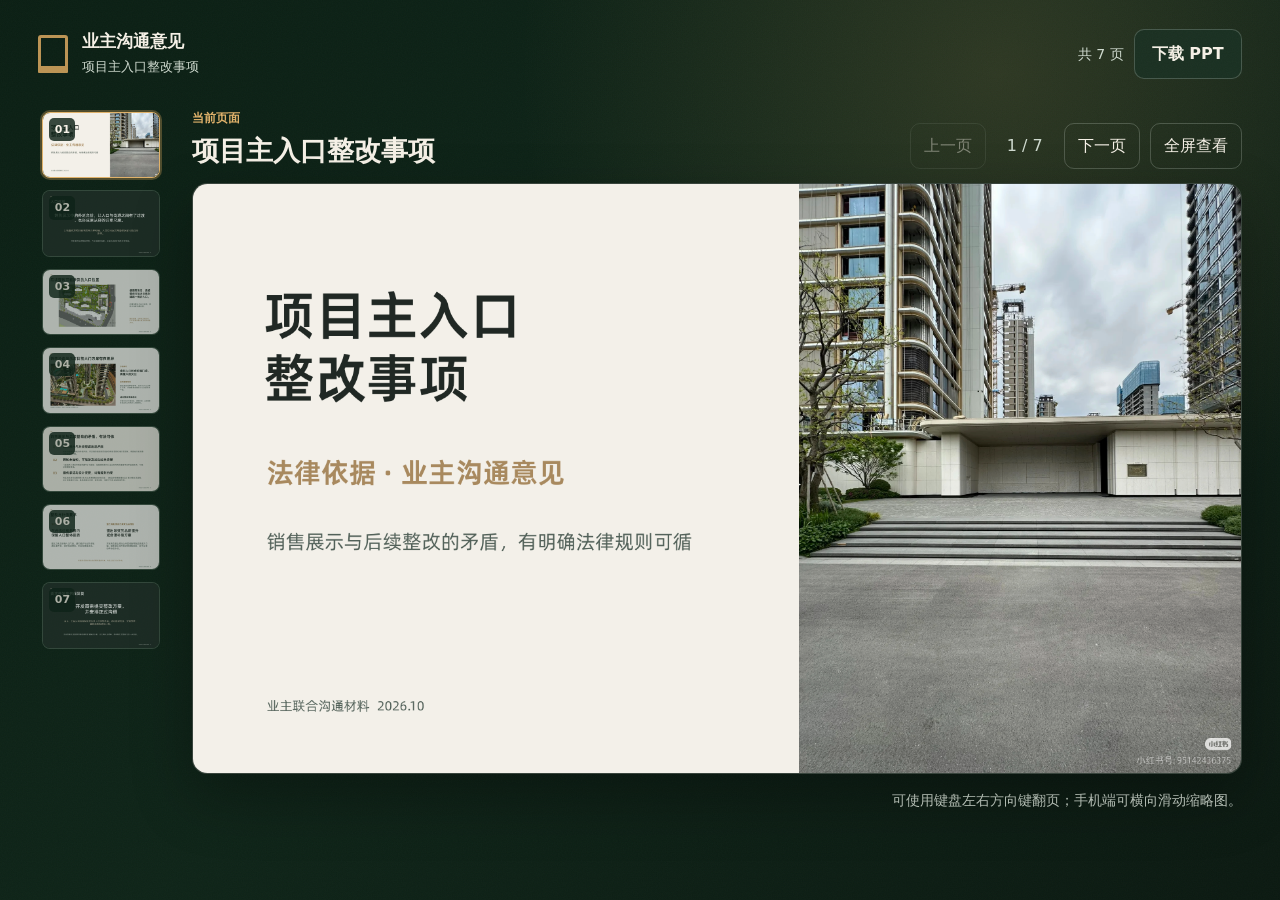
==== index.html @ 536cdd15 "Add sales model evidence to entrance presentation Signed-off-by: JW Design <jwcesign@cloudpilot.ai>" ====
<!doctype html>
<html lang="zh-CN">
  <head>
    <meta charset="utf-8" />
    <meta name="viewport" content="width=device-width, initial-scale=1" />
    <meta name="theme-color" content="#16251f" />
    <meta name="description" content="项目主入口整改事项业主沟通意见，共七页。" />
    <title>项目主入口整改事项 · 业主沟通意见</title>
    <link rel="icon" type="image/svg+xml" href="data:image/svg+xml,%3Csvg xmlns='http://www.w3.org/2000/svg' viewBox='0 0 64 64'%3E%3Crect width='64' height='64' rx='14' fill='%2316251f'/%3E%3Cpath d='M15 45V20h34v25M22 45V28h20v17' fill='none' stroke='%23c6a36a' stroke-width='5' stroke-linecap='round'/%3E%3C/svg%3E" />
    <link rel="stylesheet" href="assets/site.css" />
    <script src="assets/viewer.js" defer></script>
  </head>
  <body class="viewer-page">
    <a class="skip-link" href="#deck-stage">跳到演示内容</a>
    <div class="page-frame">
      <header class="topbar">
        <div class="identity" aria-label="项目主入口整改事项">
          <span class="identity-mark" aria-hidden="true"></span>
          <span>
            <strong>业主沟通意见</strong>
            <small>项目主入口整改事项</small>
          </span>
        </div>
        <div class="topbar-actions">
          <span class="deck-count">共 7 页</span>
          <a class="button button-secondary" href="files/project-entrance-owner-opinion.pptx" download>
            下载 PPT
          </a>
        </div>
      </header>

      <main class="deck-layout" aria-label="沟通材料浏览器">
        <nav class="thumbnail-rail" aria-label="选择幻灯片">
          <button class="thumbnail is-active" type="button" data-slide="0" aria-current="page">
            <span>01</span>
            <img src="slides/slide-1.png" alt="封面缩略图" />
          </button>
          <button class="thumbnail" type="button" data-slide="1">
            <span>02</span>
            <img src="slides/slide-2.png" alt="入口体验缩略图" loading="lazy" />
          </button>
          <button class="thumbnail" type="button" data-slide="2">
            <span>03</span>
            <img src="slides/slide-3.png" alt="入口位置缩略图" loading="lazy" />
          </button>
          <button class="thumbnail" type="button" data-slide="3">
            <span>04</span>
            <img src="slides/slide-4.png" alt="销售沙盘展示与目前大门方案差异缩略图" loading="lazy" />
          </button>
          <button class="thumbnail" type="button" data-slide="4">
            <span>05</span>
            <img src="slides/slide-5.png" alt="销售展示与后续整改法律依据缩略图" loading="lazy" />
          </button>
          <button class="thumbnail" type="button" data-slide="5">
            <span>06</span>
            <img src="slides/slide-6.png" alt="整改与补偿要求缩略图" loading="lazy" />
          </button>
          <button class="thumbnail" type="button" data-slide="6">
            <span>07</span>
            <img src="slides/slide-7.png" alt="书面回复要求缩略图" loading="lazy" />
          </button>
        </nav>

        <section class="stage-column" id="deck-stage" tabindex="-1">
          <div class="stage-toolbar">
            <div>
              <span class="eyebrow">当前页面</span>
              <h1 id="slide-title">项目主入口整改事项</h1>
            </div>
            <div class="stage-actions" aria-label="演示控制">
              <button class="icon-button" id="previous-slide" type="button" aria-label="上一页">上一页</button>
              <span class="page-indicator" id="page-indicator" aria-live="polite">1 / 7</span>
              <button class="icon-button" id="next-slide" type="button" aria-label="下一页">下一页</button>
              <button class="icon-button" id="fullscreen-slide" type="button">全屏查看</button>
            </div>
          </div>

          <figure class="slide-stage" id="slide-stage" aria-busy="true">
            <div class="slide-loading" id="slide-loading" role="status">正在加载页面…</div>
            <img
              id="active-slide"
              src="slides/slide-1.png"
              alt="第 1 页：项目主入口整改事项封面"
              width="1600"
              height="900"
            />
            <figcaption id="slide-caption">第 1 页，共 7 页</figcaption>
            <div class="slide-error" id="slide-error" hidden>
              <strong>这一页暂时没有加载成功</strong>
              <button class="button button-secondary" id="retry-slide" type="button">重新加载</button>
            </div>
          </figure>

          <p class="viewer-hint">可使用键盘左右方向键翻页；手机端可横向滑动缩略图。</p>
        </section>
      </main>
    </div>

    <noscript>
      <div class="noscript-message">浏览此材料需要启用 JavaScript，也可以直接下载 PPT 文件。</div>
    </noscript>
  </body>
</html>
---- assets/site.css ----
:root {
  --ink: oklch(24% 0.025 156);
  --forest: oklch(24% 0.036 158);
  --forest-raised: oklch(29% 0.038 158);
  --paper: oklch(96% 0.014 88);
  --paper-deep: oklch(91% 0.022 86);
  --gold: oklch(69% 0.095 77);
  --gold-bright: oklch(79% 0.105 78);
  --mist: oklch(88% 0.018 145);
  --muted: oklch(56% 0.026 154);
  --danger: oklch(54% 0.18 28);
  --success: oklch(61% 0.12 151);
  --line-dark: color-mix(in oklch, var(--mist) 24%, transparent);
  --line-light: color-mix(in oklch, var(--ink) 15%, transparent);
  --font-display: "Songti SC", "Noto Serif SC", "Source Han Serif CN", ui-serif, serif;
  --font-body: "PingFang SC", "Noto Sans SC", "Source Han Sans CN", system-ui, sans-serif;
}

* { box-sizing: border-box; }

html {
  color-scheme: light;
  font-family: var(--font-body);
  text-autospace: ideograph-alpha ideograph-numeric;
  word-break: normal;
  line-break: auto;
  background: var(--forest);
}

body {
  margin: 0;
  min-width: 320px;
  min-height: 100vh;
  color: var(--ink);
  font-size: 16px;
  line-height: 1.75;
  letter-spacing: 0;
}

button,
input {
  font: inherit;
}

button,
a {
  -webkit-tap-highlight-color: transparent;
}

button:focus-visible,
a:focus-visible,
input:focus-visible,
canvas:focus-visible {
  outline: 3px solid var(--gold-bright);
  outline-offset: 3px;
  box-shadow: 0 0 0 6px color-mix(in oklch, var(--forest) 65%, transparent);
}

.skip-link {
  position: fixed;
  z-index: 100;
  top: 12px;
  left: 12px;
  transform: translateY(-150%);
  padding: 10px 14px;
  color: var(--forest);
  background: var(--gold-bright);
  border-radius: 8px;
  font-weight: 700;
}

.skip-link:focus { transform: translateY(0); }

.viewer-page {
  background:
    radial-gradient(circle at 78% 8%, color-mix(in oklch, var(--gold) 18%, transparent), transparent 30rem),
    linear-gradient(135deg, oklch(22% 0.034 158), var(--forest) 48%, oklch(20% 0.025 158));
}

.viewer-page::before,
.signature-page::before {
  content: "";
  position: fixed;
  inset: 0;
  pointer-events: none;
  opacity: 0.035;
  background-image: url("data:image/svg+xml,%3Csvg xmlns='http://www.w3.org/2000/svg' width='80' height='80' viewBox='0 0 80 80'%3E%3Cfilter id='n'%3E%3CfeTurbulence type='fractalNoise' baseFrequency='.8' numOctaves='3' stitchTiles='stitch'/%3E%3C/filter%3E%3Crect width='100%25' height='100%25' filter='url(%23n)' opacity='.8'/%3E%3C/svg%3E");
}

.page-frame {
  width: min(1760px, 100%);
  min-height: 100vh;
  margin: 0 auto;
  padding: 18px clamp(18px, 3vw, 48px) 32px;
}

.topbar,
.signature-header {
  display: flex;
  align-items: center;
  justify-content: space-between;
  gap: 24px;
  min-height: 72px;
}

.identity {
  display: inline-flex;
  align-items: center;
  gap: 14px;
  color: var(--paper);
}

.identity-mark {
  width: 30px;
  height: 38px;
  border: 3px solid var(--gold);
  border-bottom-width: 7px;
  border-radius: 3px 3px 1px 1px;
}

.identity strong,
.identity small {
  display: block;
  letter-spacing: 0;
}

.identity strong { font-size: 17px; line-height: 1.35; }
.identity small { margin-top: 3px; color: var(--mist); font-size: 13px; }

.topbar-actions,
.stage-actions,
.canvas-actions,
.success-actions {
  display: flex;
  align-items: center;
  gap: 10px;
}

.deck-count {
  color: var(--mist);
  font-size: 14px;
}

.button,
.icon-button,
.text-button {
  min-height: 44px;
  border: 0;
  border-radius: 10px;
  cursor: pointer;
  text-decoration: none;
  transition: transform 160ms ease, background-color 160ms ease, border-color 160ms ease, color 160ms ease;
}

.button {
  display: inline-flex;
  align-items: center;
  justify-content: center;
  padding: 10px 17px;
  font-weight: 700;
}

.button-primary {
  color: var(--forest);
  background: var(--gold-bright);
  border: 1px solid var(--gold-bright);
}

.button-secondary {
  color: var(--paper);
  background: color-mix(in oklch, var(--forest-raised) 82%, transparent);
  border: 1px solid var(--line-dark);
}

.button:hover,
.icon-button:hover,
.text-button:hover { transform: translateY(-1px); }
.button-primary:hover { background: var(--paper); border-color: var(--paper); }
.button-secondary:hover { background: var(--forest-raised); border-color: var(--gold); }
.button:active,
.icon-button:active,
.text-button:active { transform: translateY(1px); }

.deck-layout {
  display: grid;
  grid-template-columns: minmax(118px, 10vw) minmax(0, 1fr);
  gap: clamp(18px, 2vw, 32px);
  margin-top: 18px;
}

.thumbnail-rail {
  display: grid;
  align-content: start;
  gap: 12px;
  max-height: calc(100vh - 126px);
  padding: 4px 6px 16px 4px;
  overflow-y: auto;
  scrollbar-width: thin;
  scrollbar-color: var(--gold) transparent;
}

.thumbnail {
  position: relative;
  display: block;
  width: 100%;
  padding: 0;
  overflow: hidden;
  aspect-ratio: 16 / 9;
  background: var(--forest-raised);
  border: 1px solid var(--line-dark);
  border-radius: 8px;
  cursor: pointer;
  opacity: 0.68;
  transition: opacity 160ms ease, transform 160ms ease, border-color 160ms ease;
}

.thumbnail img {
  display: block;
  width: 100%;
  height: 100%;
  object-fit: cover;
}

.thumbnail span {
  position: absolute;
  z-index: 2;
  top: 5px;
  left: 6px;
  min-width: 26px;
  padding: 2px 5px;
  color: var(--paper);
  background: color-mix(in oklch, var(--forest) 82%, transparent);
  border-radius: 5px;
  font-size: 11px;
  font-weight: 700;
}

.thumbnail:hover { opacity: 0.94; transform: translateX(2px); }
.thumbnail.is-active {
  opacity: 1;
  border-color: var(--gold-bright);
  box-shadow: 0 0 0 2px color-mix(in oklch, var(--gold) 38%, transparent);
}

.stage-column { min-width: 0; }

.stage-toolbar {
  display: flex;
  align-items: end;
  justify-content: space-between;
  gap: 22px;
  margin-bottom: 14px;
  color: var(--paper);
}

.eyebrow {
  display: block;
  margin-bottom: 4px;
  color: var(--gold-bright);
  font-size: 12px;
  font-weight: 700;
  text-transform: uppercase;
}

.stage-toolbar h1,
.signature-intro h1,
.access-panel h1,
.success-card h1 {
  margin: 0;
  font-family: var(--font-display);
  font-weight: 700;
  letter-spacing: 0;
  line-height: 1.35;
}

.stage-toolbar h1 { font-size: clamp(22px, 2.1vw, 34px); }

.icon-button {
  padding: 8px 13px;
  color: var(--paper);
  background: transparent;
  border: 1px solid var(--line-dark);
  white-space: nowrap;
}

.icon-button:hover { color: var(--gold-bright); border-color: var(--gold); background: var(--forest-raised); }
.icon-button:disabled { cursor: not-allowed; opacity: 0.42; transform: none; }

.page-indicator {
  min-width: 58px;
  color: var(--mist);
  text-align: center;
  font-variant-numeric: tabular-nums;
}

.slide-stage {
  position: relative;
  display: grid;
  place-items: center;
  width: 100%;
  margin: 0;
  overflow: hidden;
  aspect-ratio: 16 / 9;
  background: oklch(18% 0.022 158);
  border: 1px solid var(--line-dark);
  border-radius: clamp(10px, 1.2vw, 18px);
  box-shadow: 0 24px 60px color-mix(in oklch, black 30%, transparent);
}

.slide-stage img {
  display: block;
  width: 100%;
  height: 100%;
  object-fit: contain;
  opacity: 0;
  transition: opacity 200ms ease;
}

.slide-stage img.is-loaded { opacity: 1; }
.slide-stage figcaption { position: absolute; width: 1px; height: 1px; overflow: hidden; clip: rect(0 0 0 0); }

.slide-loading {
  position: absolute;
  color: var(--mist);
  font-size: 14px;
}

.slide-error {
  position: absolute;
  inset: 0;
  display: grid;
  place-content: center;
  gap: 14px;
  color: var(--paper);
  text-align: center;
  background: var(--forest);
}

.slide-error[hidden] { display: none; }

.viewer-hint {
  margin: 14px 0 0;
  color: var(--mist);
  font-size: 14px;
  text-align: right;
}

.noscript-message {
  position: fixed;
  inset: auto 20px 20px;
  padding: 14px;
  color: var(--forest);
  background: var(--gold-bright);
  border-radius: 8px;
  text-align: center;
}

.signature-page {
  color: var(--ink);
  background:
    radial-gradient(circle at 16% 5%, color-mix(in oklch, var(--gold) 24%, transparent), transparent 24rem),
    linear-gradient(145deg, var(--paper), oklch(92% 0.018 82));
}

.signature-shell {
  width: min(920px, calc(100% - 32px));
  margin: 0 auto;
  padding: 18px 0 64px;
}

.signature-header { margin-bottom: clamp(32px, 7vw, 72px); }
.signature-header .identity { color: var(--forest); }
.signature-header .identity small { color: var(--muted); }

.text-link,
.text-button {
  color: var(--forest);
  font-weight: 700;
}

.text-link { text-decoration-thickness: 1px; text-underline-offset: 5px; }
.text-link:hover { color: oklch(48% 0.08 74); }

.access-panel,
.signature-card,
.success-card {
  width: min(680px, 100%);
  margin: 0 auto;
  padding: clamp(24px, 5vw, 52px);
  background: color-mix(in oklch, var(--paper) 92%, white);
  border: 1px solid var(--line-light);
  border-radius: 18px 18px 18px 4px;
  box-shadow: 0 26px 70px color-mix(in oklch, var(--forest) 13%, transparent);
}

.access-panel h1,
.signature-intro h1,
.success-card h1 { font-size: clamp(30px, 5vw, 48px); }

.access-panel > p,
.signature-intro p,
.success-card > p {
  margin: 16px 0 28px;
  color: var(--muted);
  font-size: 17px;
  line-height: 1.75;
}

.compact-form,
#signature-form {
  display: grid;
  gap: 20px;
}

fieldset {
  display: grid;
  gap: 18px;
  min-width: 0;
  margin: 0;
  padding: 0;
  border: 0;
}

fieldset + fieldset { margin-top: 10px; }

legend {
  width: 100%;
  margin-bottom: 15px;
  padding-bottom: 10px;
  border-bottom: 1px solid var(--line-light);
  font-family: var(--font-display);
  font-size: 22px;
  font-weight: 700;
}

.field { display: grid; gap: 7px; }

label { font-weight: 700; }

input[type="text"],
input[type="password"],
input:not([type]) {
  min-height: 48px;
  width: 100%;
  padding: 10px 13px;
  color: var(--ink);
  background: color-mix(in oklch, white 70%, var(--paper));
  border: 1px solid color-mix(in oklch, var(--ink) 25%, transparent);
  border-radius: 9px;
}

input[aria-invalid="true"] { border-color: var(--danger); background: color-mix(in oklch, white 94%, var(--danger)); }

.field-error {
  min-height: 1.25em;
  margin: 0;
  color: var(--danger);
  font-size: 14px;
  line-height: 1.45;
}

.form-message {
  min-height: 1.5em;
  color: var(--muted);
  font-weight: 600;
}

.form-message.is-error { color: var(--danger); }

.signature-intro { margin-bottom: 34px; }

.communication-plan,
.authorization-note {
  margin-bottom: 34px;
}

.communication-plan h2,
.authorization-note h2 {
  margin: 0 0 16px;
  font-family: var(--font-display);
  font-size: 23px;
  line-height: 1.5;
}

.plan-list {
  display: grid;
  gap: 16px;
  margin: 0;
  padding-left: 1.5em;
}

.plan-list li::marker {
  color: var(--gold);
  font-weight: 800;
}

.plan-list strong {
  display: block;
  margin-bottom: 4px;
  font-size: 17px;
}

.plan-list p,
.authorization-note p {
  margin: 0;
  color: var(--muted);
  font-size: 16px;
  line-height: 1.75;
}

.authorization-note {
  padding: 18px 20px;
  background: var(--paper-deep);
  border-left: 3px solid var(--gold);
  border-radius: 0 10px 10px 0;
}

.authorization-note p + p { margin-top: 10px; }
.authorization-note .authorization-boundary { font-size: 14px; }

.signature-canvas-wrap {
  position: relative;
  height: 210px;
  overflow: hidden;
  background:
    linear-gradient(var(--line-light) 1px, transparent 1px) 0 50% / 100% 64px,
    color-mix(in oklch, white 74%, var(--paper));
  border: 1px solid color-mix(in oklch, var(--ink) 24%, transparent);
  border-radius: 11px;
  touch-action: none;
}

#signature-canvas {
  position: absolute;
  inset: 0;
  width: 100%;
  height: 100%;
  cursor: crosshair;
}

.canvas-placeholder {
  position: absolute;
  inset: 50% auto auto 50%;
  transform: translate(-50%, -50%);
  color: color-mix(in oklch, var(--muted) 62%, transparent);
  pointer-events: none;
}

.canvas-actions { justify-content: space-between; align-items: start; }
.canvas-actions .field-error { flex: 1; }

.text-button {
  padding: 7px 2px;
  background: transparent;
  border-radius: 4px;
  text-decoration: underline;
  text-decoration-thickness: 1px;
  text-underline-offset: 5px;
}

.consent-row {
  display: grid;
  grid-template-columns: 24px 1fr;
  gap: 12px;
  align-items: start;
}

.consent-row input {
  width: 22px;
  height: 22px;
  margin: 4px 0 0;
  accent-color: var(--forest);
}

.consent-row label { font-weight: 500; line-height: 1.65; }

.privacy-note {
  margin: 0;
  padding: 13px 15px;
  color: var(--muted);
  background: var(--paper-deep);
  border-left: 3px solid var(--gold);
  font-size: 14px;
}

.submit-signature { width: 100%; }

.success-card { text-align: center; }

.success-seal {
  display: grid;
  place-items: center;
  width: 62px;
  height: 62px;
  margin: 0 auto 20px;
  color: var(--paper);
  background: var(--success);
  border-radius: 50%;
  font-size: 30px;
  font-weight: 800;
}

.success-actions { justify-content: center; flex-wrap: wrap; }
.success-card .button-secondary { color: var(--forest); background: transparent; border-color: var(--line-light); }
.success-card .button-secondary:hover { color: var(--paper); background: var(--forest); }

[hidden] { display: none !important; }

.button[aria-busy="true"] { cursor: wait; opacity: 0.72; }

@media (max-width: 1024px) {
  .deck-layout { grid-template-columns: 1fr; }
  .thumbnail-rail {
    grid-template-columns: repeat(6, minmax(124px, 1fr));
    max-height: none;
    padding: 3px 3px 10px;
    overflow-x: auto;
    overflow-y: hidden;
  }
  .thumbnail:hover { transform: translateY(-1px); }
}

@media (max-width: 720px) {
  .page-frame { padding-inline: 14px; }
  .topbar,
  .stage-toolbar { align-items: stretch; flex-direction: column; }
  .topbar { gap: 14px; }
  .topbar-actions { justify-content: space-between; }
  .stage-toolbar { gap: 12px; }
  .stage-actions { display: grid; grid-template-columns: 1fr auto 1fr; }
  #fullscreen-slide { grid-column: 1 / -1; }
  .icon-button { width: 100%; }
  .viewer-hint { text-align: left; }
  .signature-header { align-items: flex-start; }
  .signature-canvas-wrap { height: 180px; }
  .access-panel,
  .signature-card,
  .success-card { border-radius: 14px 14px 14px 3px; }
}

@media (prefers-reduced-motion: reduce) {
  *,
  *::before,
  *::after {
    scroll-behavior: auto !important;
    transition-duration: 0.01ms !important;
    animation-duration: 0.01ms !important;
    animation-iteration-count: 1 !important;
  }
}

@media print {
  .topbar,
  .thumbnail-rail,
  .stage-toolbar,
  .viewer-hint { display: none; }
  .page-frame { padding: 0; }
  .deck-layout { display: block; margin: 0; }
  .slide-stage { border: 0; border-radius: 0; box-shadow: none; }
}
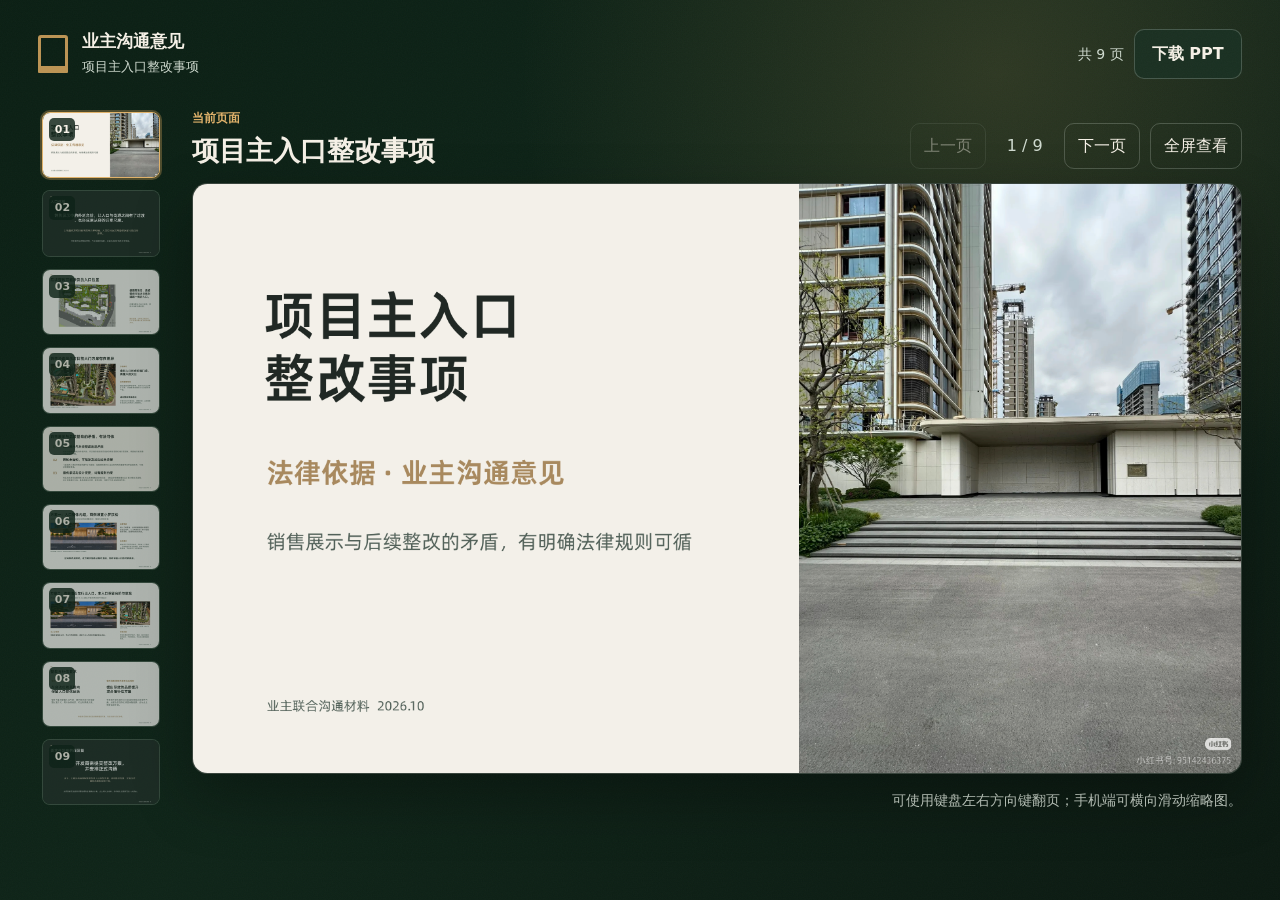
==== commit 29bf79a1: "Add two entrance remediation options Signed-off-by: JW Design <jwcesign@cloudpilot.ai>" ====
--- a/index.html
+++ b/index.html
@@ -4,7 +4,7 @@
     <meta charset="utf-8" />
     <meta name="viewport" content="width=device-width, initial-scale=1" />
     <meta name="theme-color" content="#16251f" />
-    <meta name="description" content="项目主入口整改事项业主沟通意见，共七页。" />
+    <meta name="description" content="项目主入口整改事项业主沟通意见，共九页。" />
     <title>项目主入口整改事项 · 业主沟通意见</title>
     <link rel="icon" type="image/svg+xml" href="data:image/svg+xml,%3Csvg xmlns='http://www.w3.org/2000/svg' viewBox='0 0 64 64'%3E%3Crect width='64' height='64' rx='14' fill='%2316251f'/%3E%3Cpath d='M15 45V20h34v25M22 45V28h20v17' fill='none' stroke='%23c6a36a' stroke-width='5' stroke-linecap='round'/%3E%3C/svg%3E" />
     <link rel="stylesheet" href="assets/site.css" />
@@ -22,7 +22,7 @@
           </span>
         </div>
         <div class="topbar-actions">
-          <span class="deck-count">共 7 页</span>
+          <span class="deck-count">共 9 页</span>
           <a class="button button-secondary" href="files/project-entrance-owner-opinion.pptx" download>
             下载 PPT
           </a>
@@ -53,11 +53,19 @@
           </button>
           <button class="thumbnail" type="button" data-slide="5">
             <span>06</span>
-            <img src="slides/slide-6.png" alt="整改与补偿要求缩略图" loading="lazy" />
+            <img src="slides/slide-6.png" alt="方案一入口内缩与小罗汉松缩略图" loading="lazy" />
           </button>
           <button class="thumbnail" type="button" data-slide="6">
             <span>07</span>
-            <img src="slides/slide-7.png" alt="书面回复要求缩略图" loading="lazy" />
+            <img src="slides/slide-7.png" alt="方案二右侧车行出入口缩略图" loading="lazy" />
+          </button>
+          <button class="thumbnail" type="button" data-slide="7">
+            <span>08</span>
+            <img src="slides/slide-8.png" alt="整改与补偿要求缩略图" loading="lazy" />
+          </button>
+          <button class="thumbnail" type="button" data-slide="8">
+            <span>09</span>
+            <img src="slides/slide-9.png" alt="书面回复要求缩略图" loading="lazy" />
           </button>
         </nav>
 
@@ -69,7 +77,7 @@
             </div>
             <div class="stage-actions" aria-label="演示控制">
               <button class="icon-button" id="previous-slide" type="button" aria-label="上一页">上一页</button>
-              <span class="page-indicator" id="page-indicator" aria-live="polite">1 / 7</span>
+              <span class="page-indicator" id="page-indicator" aria-live="polite">1 / 9</span>
               <button class="icon-button" id="next-slide" type="button" aria-label="下一页">下一页</button>
               <button class="icon-button" id="fullscreen-slide" type="button">全屏查看</button>
             </div>
@@ -84,7 +92,7 @@
               width="1600"
               height="900"
             />
-            <figcaption id="slide-caption">第 1 页，共 7 页</figcaption>
+            <figcaption id="slide-caption">第 1 页，共 9 页</figcaption>
             <div class="slide-error" id="slide-error" hidden>
               <strong>这一页暂时没有加载成功</strong>
               <button class="button button-secondary" id="retry-slide" type="button">重新加载</button>
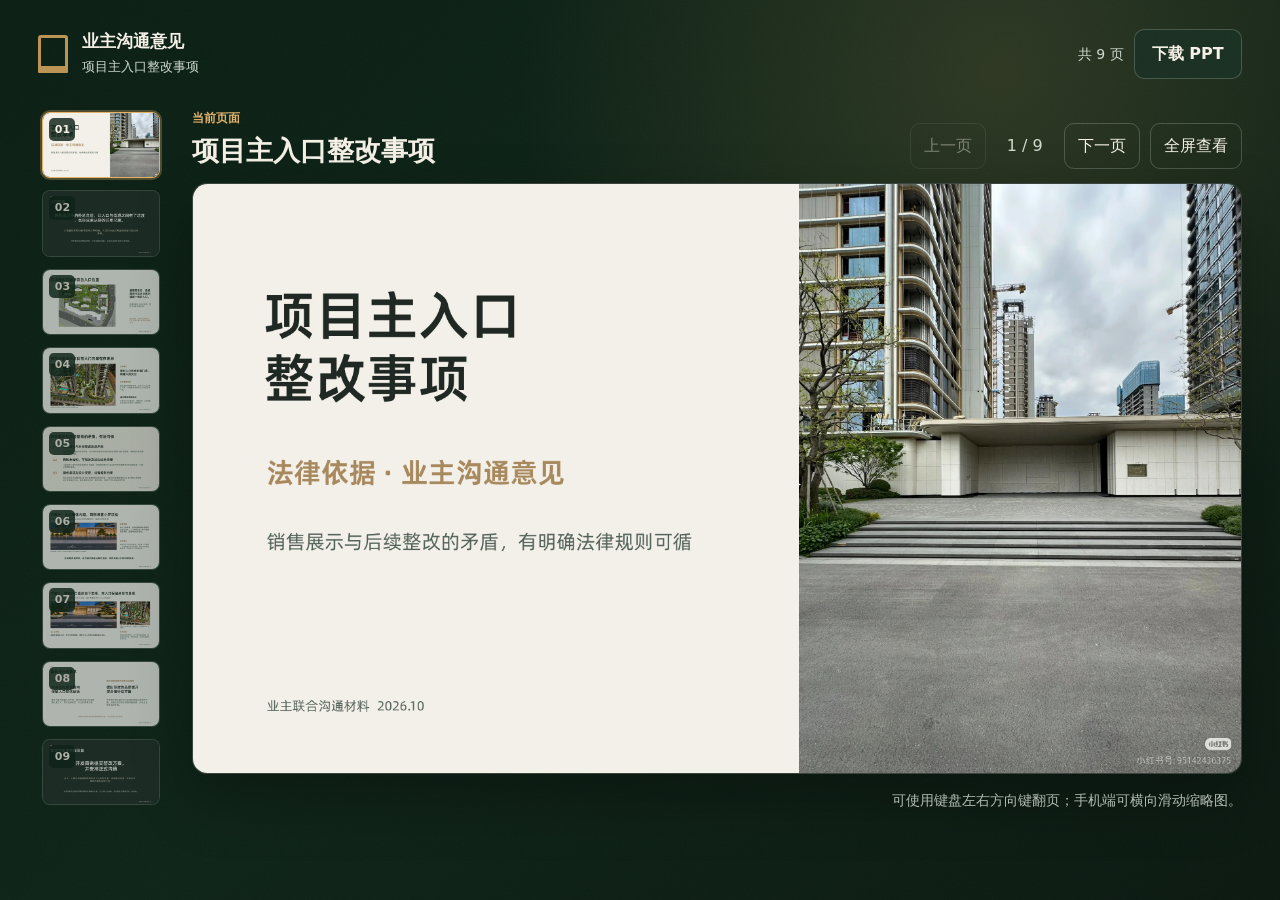
==== commit 24bb8c75: "Revise garage access location Signed-off-by: JW Design <jwcesign@cloudpilot.ai>" ====
--- a/index.html
+++ b/index.html
@@ -57,7 +57,7 @@
           </button>
           <button class="thumbnail" type="button" data-slide="6">
             <span>07</span>
-            <img src="slides/slide-7.png" alt="方案二右侧车行出入口缩略图" loading="lazy" />
+            <img src="slides/slide-7.png" alt="方案二右侧开口直达地下车库缩略图" loading="lazy" />
           </button>
           <button class="thumbnail" type="button" data-slide="7">
             <span>08</span>
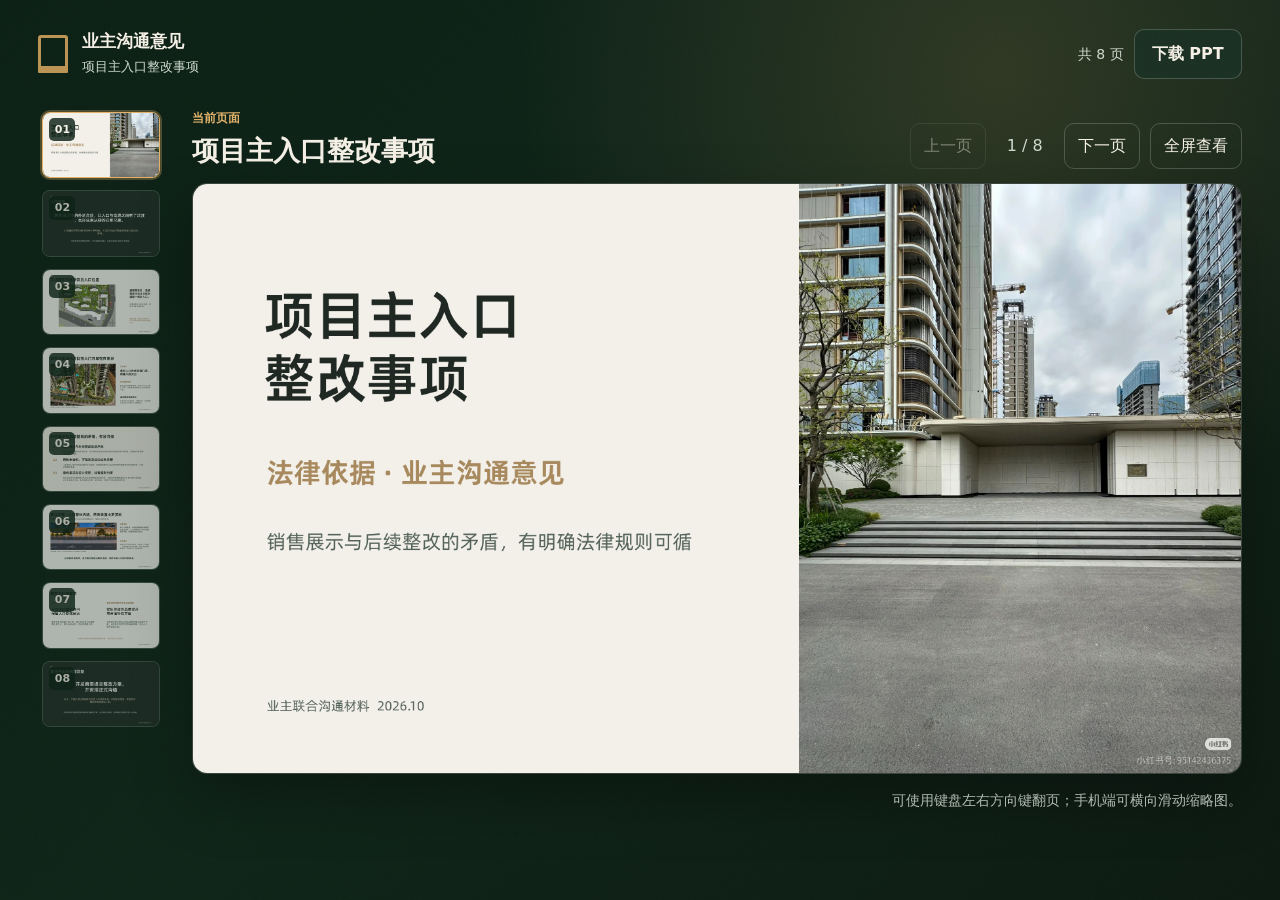
==== commit 08cc2593: "Remove impractical second entrance option Signed-off-by: JW Design <jwcesign@cloudpilot.ai>" ====
--- a/index.html
+++ b/index.html
@@ -4,7 +4,7 @@
     <meta charset="utf-8" />
     <meta name="viewport" content="width=device-width, initial-scale=1" />
     <meta name="theme-color" content="#16251f" />
-    <meta name="description" content="项目主入口整改事项业主沟通意见，共九页。" />
+    <meta name="description" content="项目主入口整改事项业主沟通意见，共八页。" />
     <title>项目主入口整改事项 · 业主沟通意见</title>
     <link rel="icon" type="image/svg+xml" href="data:image/svg+xml,%3Csvg xmlns='http://www.w3.org/2000/svg' viewBox='0 0 64 64'%3E%3Crect width='64' height='64' rx='14' fill='%2316251f'/%3E%3Cpath d='M15 45V20h34v25M22 45V28h20v17' fill='none' stroke='%23c6a36a' stroke-width='5' stroke-linecap='round'/%3E%3C/svg%3E" />
     <link rel="stylesheet" href="assets/site.css" />
@@ -22,7 +22,7 @@
           </span>
         </div>
         <div class="topbar-actions">
-          <span class="deck-count">共 9 页</span>
+          <span class="deck-count">共 8 页</span>
           <a class="button button-secondary" href="files/project-entrance-owner-opinion.pptx" download>
             下载 PPT
           </a>
@@ -53,19 +53,15 @@
           </button>
           <button class="thumbnail" type="button" data-slide="5">
             <span>06</span>
-            <img src="slides/slide-6.png" alt="方案一入口内缩与小罗汉松缩略图" loading="lazy" />
+            <img src="slides/slide-6.png" alt="建议入口内缩与小罗汉松缩略图" loading="lazy" />
           </button>
           <button class="thumbnail" type="button" data-slide="6">
             <span>07</span>
-            <img src="slides/slide-7.png" alt="方案二右侧开口直达地下车库缩略图" loading="lazy" />
+            <img src="slides/slide-7.png" alt="整改与补偿要求缩略图" loading="lazy" />
           </button>
           <button class="thumbnail" type="button" data-slide="7">
             <span>08</span>
-            <img src="slides/slide-8.png" alt="整改与补偿要求缩略图" loading="lazy" />
-          </button>
-          <button class="thumbnail" type="button" data-slide="8">
-            <span>09</span>
-            <img src="slides/slide-9.png" alt="书面回复要求缩略图" loading="lazy" />
+            <img src="slides/slide-8.png" alt="书面回复要求缩略图" loading="lazy" />
           </button>
         </nav>
 
@@ -77,7 +73,7 @@
             </div>
             <div class="stage-actions" aria-label="演示控制">
               <button class="icon-button" id="previous-slide" type="button" aria-label="上一页">上一页</button>
-              <span class="page-indicator" id="page-indicator" aria-live="polite">1 / 9</span>
+              <span class="page-indicator" id="page-indicator" aria-live="polite">1 / 8</span>
               <button class="icon-button" id="next-slide" type="button" aria-label="下一页">下一页</button>
               <button class="icon-button" id="fullscreen-slide" type="button">全屏查看</button>
             </div>
@@ -92,7 +88,7 @@
               width="1600"
               height="900"
             />
-            <figcaption id="slide-caption">第 1 页，共 9 页</figcaption>
+            <figcaption id="slide-caption">第 1 页，共 8 页</figcaption>
             <div class="slide-error" id="slide-error" hidden>
               <strong>这一页暂时没有加载成功</strong>
               <button class="button button-secondary" id="retry-slide" type="button">重新加载</button>
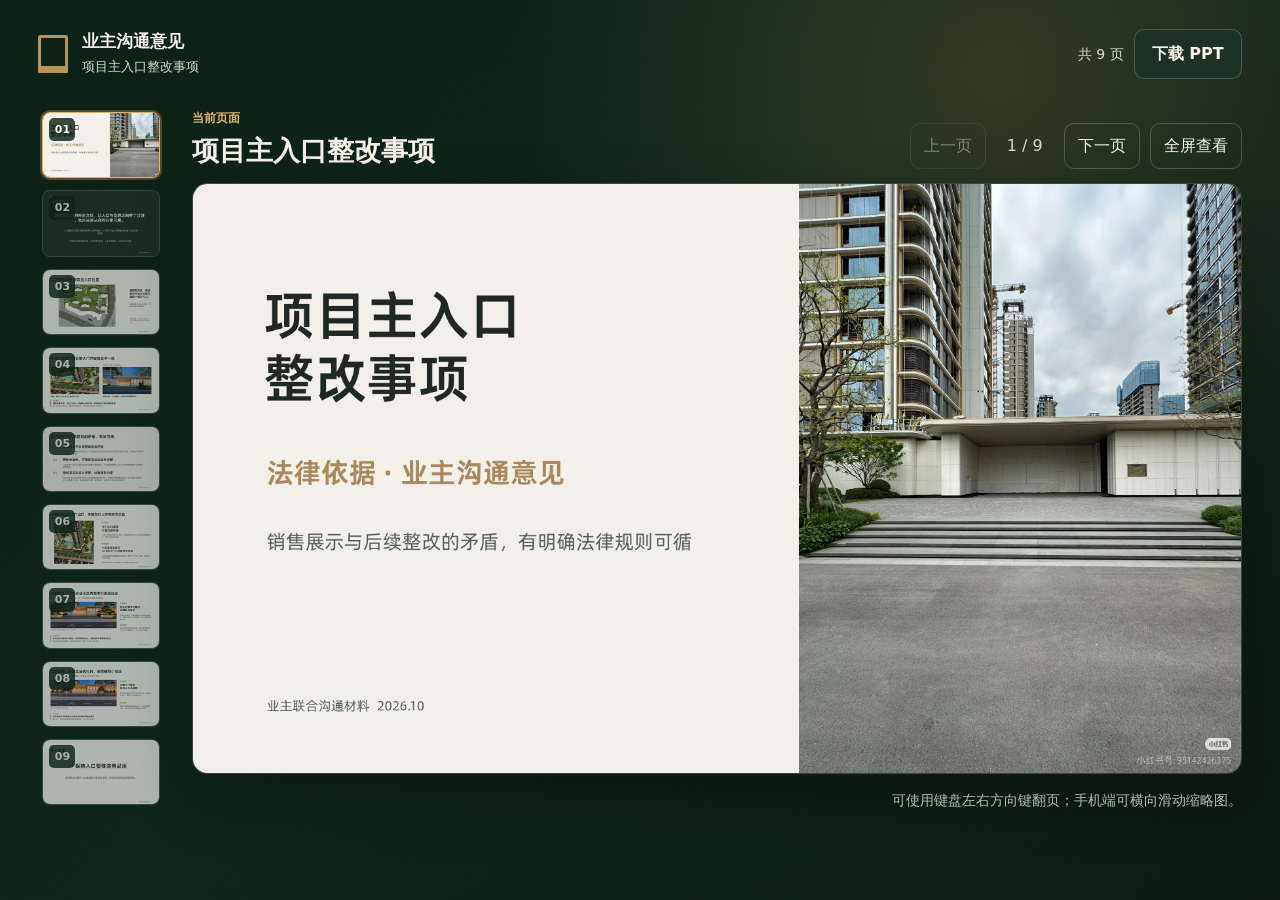
==== commit 1f9fb928: "Publish updated entrance remediation proposal Signed-off-by: JW Design <jwcesign@cloudpilot.ai>" ====
--- a/index.html
+++ b/index.html
@@ -4,7 +4,7 @@
     <meta charset="utf-8" />
     <meta name="viewport" content="width=device-width, initial-scale=1" />
     <meta name="theme-color" content="#16251f" />
-    <meta name="description" content="项目主入口整改事项业主沟通意见，共八页。" />
+    <meta name="description" content="项目主入口整改事项业主沟通意见，共九页。" />
     <title>项目主入口整改事项 · 业主沟通意见</title>
     <link rel="icon" type="image/svg+xml" href="data:image/svg+xml,%3Csvg xmlns='http://www.w3.org/2000/svg' viewBox='0 0 64 64'%3E%3Crect width='64' height='64' rx='14' fill='%2316251f'/%3E%3Cpath d='M15 45V20h34v25M22 45V28h20v17' fill='none' stroke='%23c6a36a' stroke-width='5' stroke-linecap='round'/%3E%3C/svg%3E" />
     <link rel="stylesheet" href="assets/site.css" />
@@ -22,7 +22,7 @@
           </span>
         </div>
         <div class="topbar-actions">
-          <span class="deck-count">共 8 页</span>
+          <span class="deck-count">共 9 页</span>
           <a class="button button-secondary" href="files/project-entrance-owner-opinion.pptx" download>
             下载 PPT
           </a>
@@ -53,15 +53,19 @@
           </button>
           <button class="thumbnail" type="button" data-slide="5">
             <span>06</span>
-            <img src="slides/slide-6.png" alt="建议入口内缩与小罗汉松缩略图" loading="lazy" />
+            <img src="slides/slide-6.png" alt="小区车道车辆与大门出口行人交叉风险缩略图" loading="lazy" />
           </button>
           <button class="thumbnail" type="button" data-slide="6">
             <span>07</span>
-            <img src="slides/slide-7.png" alt="整改与补偿要求缩略图" loading="lazy" />
+            <img src="slides/slide-7.png" alt="优先优化内部车行路线并采用纵向花坛缩略图" loading="lazy" />
           </button>
           <button class="thumbnail" type="button" data-slide="7">
             <span>08</span>
-            <img src="slides/slide-8.png" alt="书面回复要求缩略图" loading="lazy" />
+            <img src="slides/slide-8.png" alt="车道无法优化时采用横向小花坛保底方案缩略图" loading="lazy" />
+          </button>
+          <button class="thumbnail" type="button" data-slide="8">
+            <span>09</span>
+            <img src="slides/slide-9.png" alt="保持入口整体造景品质核心诉求缩略图" loading="lazy" />
           </button>
         </nav>
 
@@ -73,7 +77,7 @@
             </div>
             <div class="stage-actions" aria-label="演示控制">
               <button class="icon-button" id="previous-slide" type="button" aria-label="上一页">上一页</button>
-              <span class="page-indicator" id="page-indicator" aria-live="polite">1 / 8</span>
+              <span class="page-indicator" id="page-indicator" aria-live="polite">1 / 9</span>
               <button class="icon-button" id="next-slide" type="button" aria-label="下一页">下一页</button>
               <button class="icon-button" id="fullscreen-slide" type="button">全屏查看</button>
             </div>
@@ -88,7 +92,7 @@
               width="1600"
               height="900"
             />
-            <figcaption id="slide-caption">第 1 页，共 8 页</figcaption>
+            <figcaption id="slide-caption">第 1 页，共 9 页</figcaption>
             <div class="slide-error" id="slide-error" hidden>
               <strong>这一页暂时没有加载成功</strong>
               <button class="button button-secondary" id="retry-slide" type="button">重新加载</button>
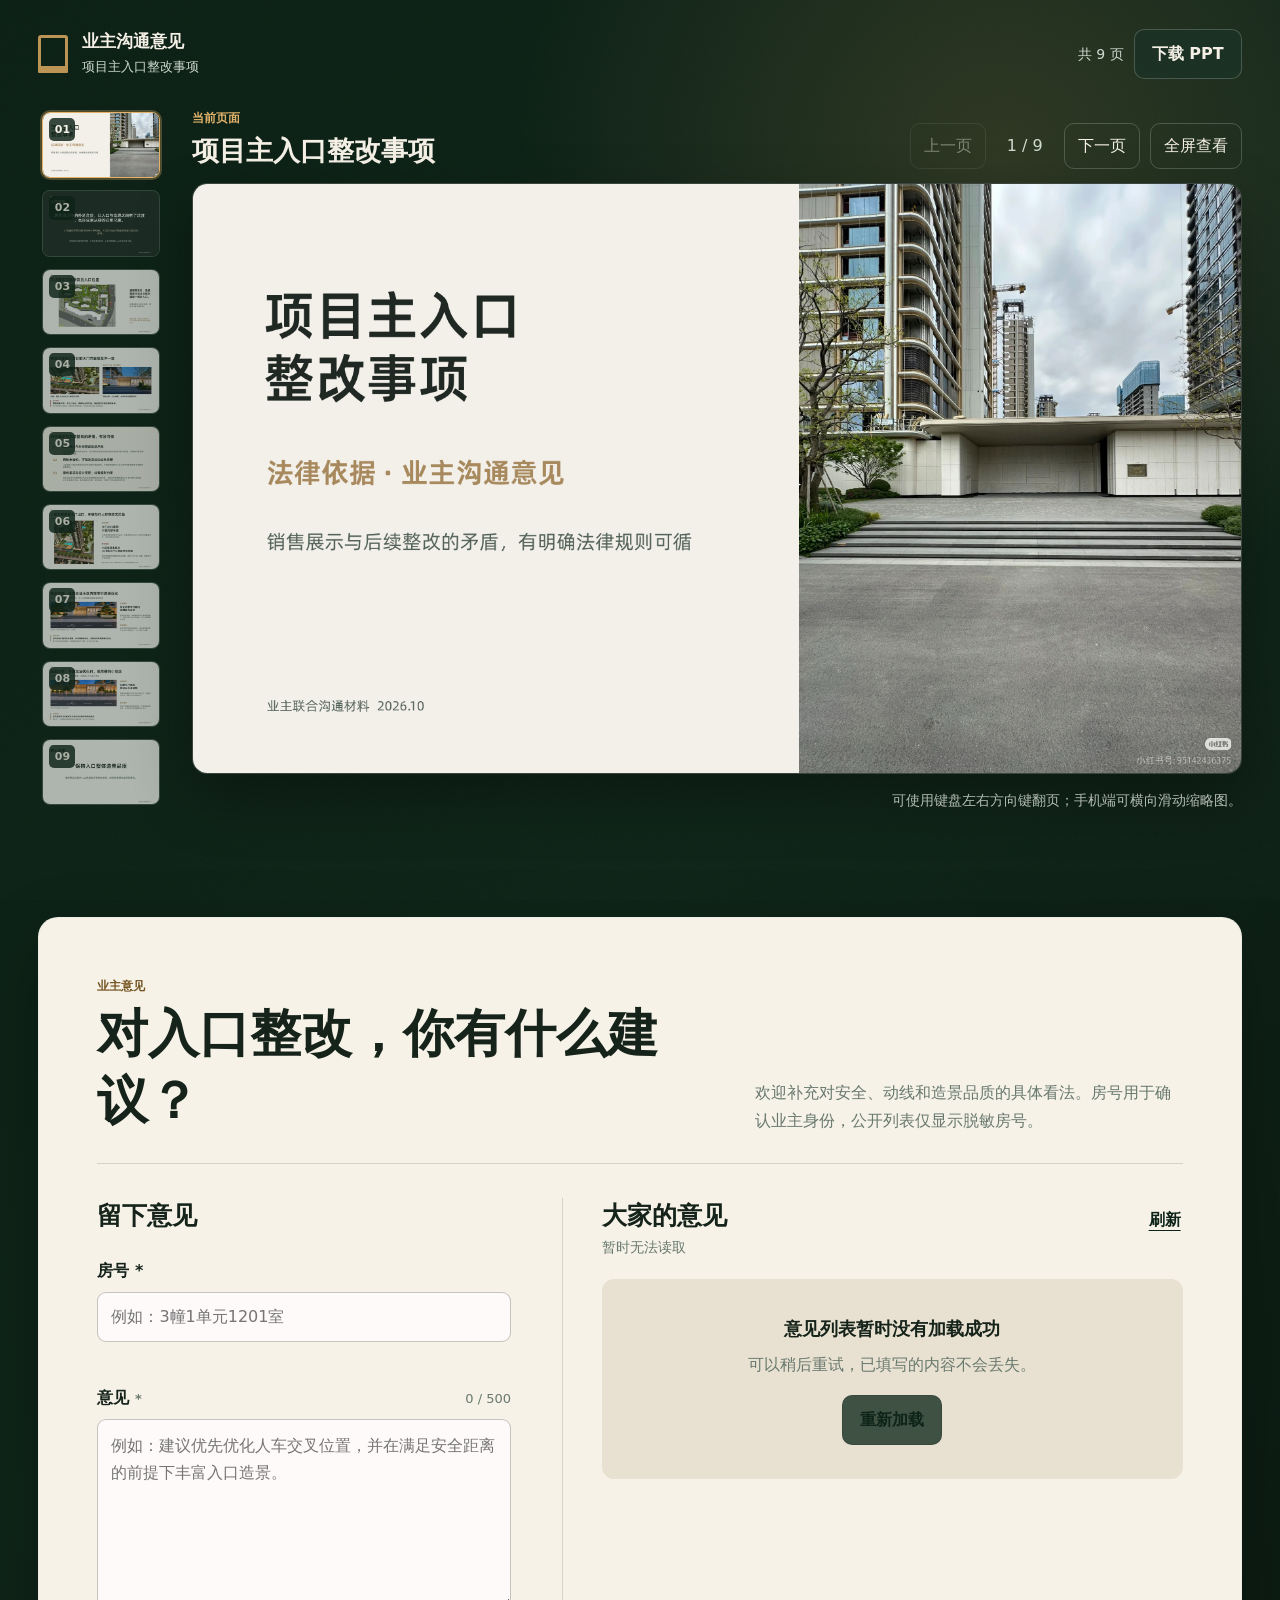
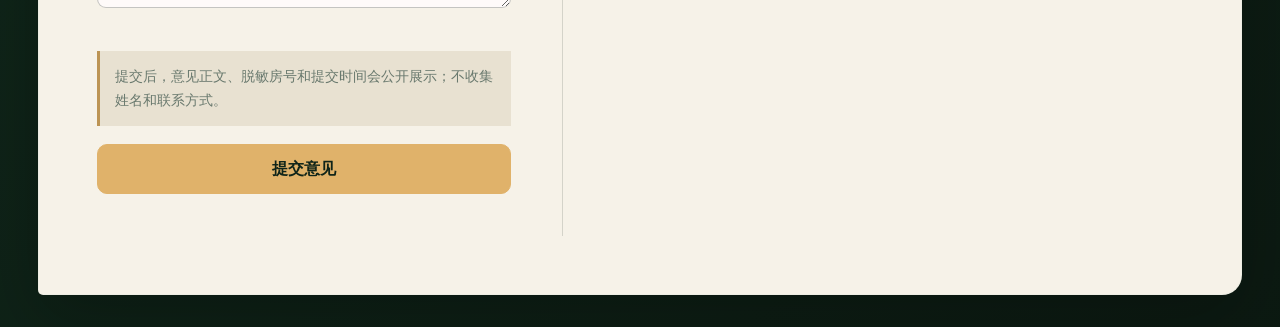
==== commit 4beeaf34: "Add public owner feedback section Signed-off-by: JW Design <jwcesign@cloudpilot.ai>" ====
--- a/index.html
+++ b/index.html
@@ -9,6 +9,7 @@
     <link rel="icon" type="image/svg+xml" href="data:image/svg+xml,%3Csvg xmlns='http://www.w3.org/2000/svg' viewBox='0 0 64 64'%3E%3Crect width='64' height='64' rx='14' fill='%2316251f'/%3E%3Cpath d='M15 45V20h34v25M22 45V28h20v17' fill='none' stroke='%23c6a36a' stroke-width='5' stroke-linecap='round'/%3E%3C/svg%3E" />
     <link rel="stylesheet" href="assets/site.css" />
     <script src="assets/viewer.js" defer></script>
+    <script src="assets/opinions.js" defer></script>
   </head>
   <body class="viewer-page">
     <a class="skip-link" href="#deck-stage">跳到演示内容</a>
@@ -102,6 +103,86 @@
           <p class="viewer-hint">可使用键盘左右方向键翻页；手机端可横向滑动缩略图。</p>
         </section>
       </main>
+
+      <section class="opinions-section" id="owner-opinions" aria-labelledby="opinions-title">
+        <header class="opinions-heading">
+          <div>
+            <span class="eyebrow">业主意见</span>
+            <h2 id="opinions-title">对入口整改，你有什么建议？</h2>
+          </div>
+          <p>欢迎补充对安全、动线和造景品质的具体看法。房号用于确认业主身份，公开列表仅显示脱敏房号。</p>
+        </header>
+
+        <div class="opinions-layout">
+          <article class="opinion-compose" aria-labelledby="opinion-form-title">
+            <h3 id="opinion-form-title">留下意见</h3>
+            <form id="opinion-form" novalidate>
+              <div class="field">
+                <label for="opinion-residence">房号 <span aria-hidden="true">*</span></label>
+                <input
+                  id="opinion-residence"
+                  name="residence"
+                  type="text"
+                  maxlength="80"
+                  autocomplete="off"
+                  placeholder="例如：3幢1单元1201室"
+                  aria-describedby="opinion-residence-error"
+                  required
+                />
+                <p class="field-error" id="opinion-residence-error" data-opinion-error-for="opinion-residence" aria-live="polite"></p>
+              </div>
+
+              <div class="field">
+                <div class="field-label-row">
+                  <label for="opinion-content">意见 <span aria-hidden="true">*</span></label>
+                  <span id="opinion-counter" aria-live="polite">0 / 500</span>
+                </div>
+                <textarea
+                  id="opinion-content"
+                  name="content"
+                  rows="6"
+                  maxlength="500"
+                  placeholder="例如：建议优先优化人车交叉位置，并在满足安全距离的前提下丰富入口造景。"
+                  aria-describedby="opinion-content-error opinion-counter"
+                  required
+                ></textarea>
+                <p class="field-error" id="opinion-content-error" data-opinion-error-for="opinion-content" aria-live="polite"></p>
+              </div>
+
+              <div class="opinion-honeypot" aria-hidden="true">
+                <label for="opinion-website">网站</label>
+                <input id="opinion-website" name="website" type="text" tabindex="-1" autocomplete="off" />
+              </div>
+
+              <p class="privacy-note">提交后，意见正文、脱敏房号和提交时间会公开展示；不收集姓名和联系方式。</p>
+              <button class="button button-primary opinion-submit" id="opinion-submit" type="submit">提交意见</button>
+              <div class="form-message" id="opinion-message" role="status" aria-live="polite"></div>
+            </form>
+          </article>
+
+          <article class="opinion-feed" aria-labelledby="opinion-list-title">
+            <div class="opinion-feed-header">
+              <div>
+                <h3 id="opinion-list-title">大家的意见</h3>
+                <p id="opinion-count">正在读取…</p>
+              </div>
+              <button class="text-button" id="opinion-refresh" type="button">刷新</button>
+            </div>
+
+            <div class="opinion-list-loading" id="opinion-list-loading" role="status">正在加载意见…</div>
+            <div class="opinion-list-state" id="opinion-list-empty" hidden>
+              <strong>还没有公开意见</strong>
+              <p>你可以成为第一个补充建议的人。</p>
+            </div>
+            <div class="opinion-list-state is-error" id="opinion-list-error" hidden>
+              <strong>意见列表暂时没有加载成功</strong>
+              <p>可以稍后重试，已填写的内容不会丢失。</p>
+              <button class="button button-secondary" id="opinion-retry" type="button">重新加载</button>
+            </div>
+            <ol class="opinion-list" id="opinion-list" aria-live="polite"></ol>
+          </article>
+        </div>
+      </section>
     </div>
 
     <noscript>
--- a/assets/site.css
+++ b/assets/site.css
@@ -38,7 +38,8 @@
 }
 
 button,
-input {
+input,
+textarea {
   font: inherit;
 }
 
@@ -50,6 +51,7 @@
 button:focus-visible,
 a:focus-visible,
 input:focus-visible,
+textarea:focus-visible,
 canvas:focus-visible {
   outline: 3px solid var(--gold-bright);
   outline-offset: 3px;
@@ -345,6 +347,156 @@
   text-align: right;
 }
 
+.opinions-section {
+  margin-top: clamp(54px, 8vw, 96px);
+  padding: clamp(28px, 5vw, 58px);
+  color: var(--ink);
+  background: color-mix(in oklch, var(--paper) 96%, white);
+  border: 1px solid var(--line-dark);
+  border-radius: 20px 20px 20px 5px;
+  box-shadow: 0 24px 70px color-mix(in oklch, black 24%, transparent);
+}
+
+.opinions-heading {
+  display: grid;
+  grid-template-columns: minmax(0, 1fr) minmax(300px, 0.72fr);
+  gap: clamp(28px, 5vw, 72px);
+  align-items: end;
+  padding-bottom: 28px;
+  border-bottom: 1px solid var(--line-light);
+}
+
+.opinions-heading .eyebrow { color: oklch(47% 0.08 76); }
+
+.opinions-heading h2 {
+  margin: 0;
+  font-family: var(--font-display);
+  font-size: clamp(30px, 4vw, 52px);
+  line-height: 1.3;
+}
+
+.opinions-heading p {
+  margin: 0;
+  color: var(--muted);
+  font-size: 16px;
+}
+
+.opinions-layout {
+  display: grid;
+  grid-template-columns: minmax(280px, 0.8fr) minmax(360px, 1.2fr);
+  gap: clamp(28px, 4vw, 62px);
+  padding-top: 34px;
+}
+
+.opinion-compose,
+.opinion-feed { min-width: 0; }
+
+.opinion-compose h3,
+.opinion-feed h3 {
+  margin: 0 0 24px;
+  font-family: var(--font-display);
+  font-size: 25px;
+  line-height: 1.4;
+}
+
+#opinion-form {
+  display: grid;
+  gap: 18px;
+}
+
+.field-label-row,
+.opinion-feed-header,
+.opinion-meta {
+  display: flex;
+  align-items: baseline;
+  justify-content: space-between;
+  gap: 16px;
+}
+
+.field-label-row span {
+  color: var(--muted);
+  font-size: 13px;
+  font-variant-numeric: tabular-nums;
+}
+
+textarea {
+  width: 100%;
+  min-height: 148px;
+  padding: 12px 13px;
+  resize: vertical;
+  color: var(--ink);
+  background: color-mix(in oklch, white 70%, var(--paper));
+  border: 1px solid color-mix(in oklch, var(--ink) 25%, transparent);
+  border-radius: 9px;
+  line-height: 1.7;
+}
+
+textarea[aria-invalid="true"] {
+  border-color: var(--danger);
+  background: color-mix(in oklch, white 94%, var(--danger));
+}
+
+.opinion-honeypot {
+  position: absolute;
+  left: -10000px;
+  width: 1px;
+  height: 1px;
+  overflow: hidden;
+}
+
+.opinion-submit { width: 100%; }
+
+.opinion-feed {
+  padding-left: clamp(0px, 3vw, 40px);
+  border-left: 1px solid var(--line-light);
+}
+
+.opinion-feed-header {
+  align-items: start;
+  margin-bottom: 20px;
+}
+
+.opinion-feed-header h3 { margin-bottom: 2px; }
+.opinion-feed-header p { margin: 0; color: var(--muted); font-size: 14px; }
+.opinion-feed-header .text-button:disabled { cursor: wait; opacity: 0.58; }
+
+.opinion-list-loading {
+  padding: 28px 0;
+  color: var(--muted);
+}
+
+.opinion-list-state {
+  padding: 34px 24px;
+  color: var(--muted);
+  background: var(--paper-deep);
+  border-radius: 12px;
+  text-align: center;
+}
+
+.opinion-list-state strong { color: var(--ink); font-size: 18px; }
+.opinion-list-state p { margin: 6px 0 0; }
+.opinion-list-state .button { margin-top: 16px; color: var(--forest); border-color: var(--line-light); }
+.opinion-list-state .button:hover { color: var(--paper); }
+
+.opinion-list {
+  display: grid;
+  gap: 14px;
+  margin: 0;
+  padding: 0;
+  list-style: none;
+}
+
+.opinion-item {
+  padding: 18px 20px;
+  background: color-mix(in oklch, white 62%, var(--paper));
+  border: 1px solid var(--line-light);
+  border-radius: 12px 12px 12px 3px;
+}
+
+.opinion-meta strong { font-size: 15px; }
+.opinion-meta time { color: var(--muted); font-size: 13px; white-space: nowrap; }
+.opinion-item p { margin: 9px 0 0; white-space: pre-wrap; overflow-wrap: anywhere; }
+
 .noscript-message {
   position: fixed;
   inset: auto 20px 20px;
@@ -618,6 +770,7 @@
     overflow-y: hidden;
   }
   .thumbnail:hover { transform: translateY(-1px); }
+  .opinions-heading { grid-template-columns: 1fr; gap: 14px; }
 }
 
 @media (max-width: 720px) {
@@ -631,6 +784,9 @@
   #fullscreen-slide { grid-column: 1 / -1; }
   .icon-button { width: 100%; }
   .viewer-hint { text-align: left; }
+  .opinions-section { padding: 24px 18px; border-radius: 14px 14px 14px 3px; }
+  .opinions-layout { grid-template-columns: 1fr; }
+  .opinion-feed { padding-left: 0; padding-top: 28px; border-left: 0; border-top: 1px solid var(--line-light); }
   .signature-header { align-items: flex-start; }
   .signature-canvas-wrap { height: 180px; }
   .access-panel,
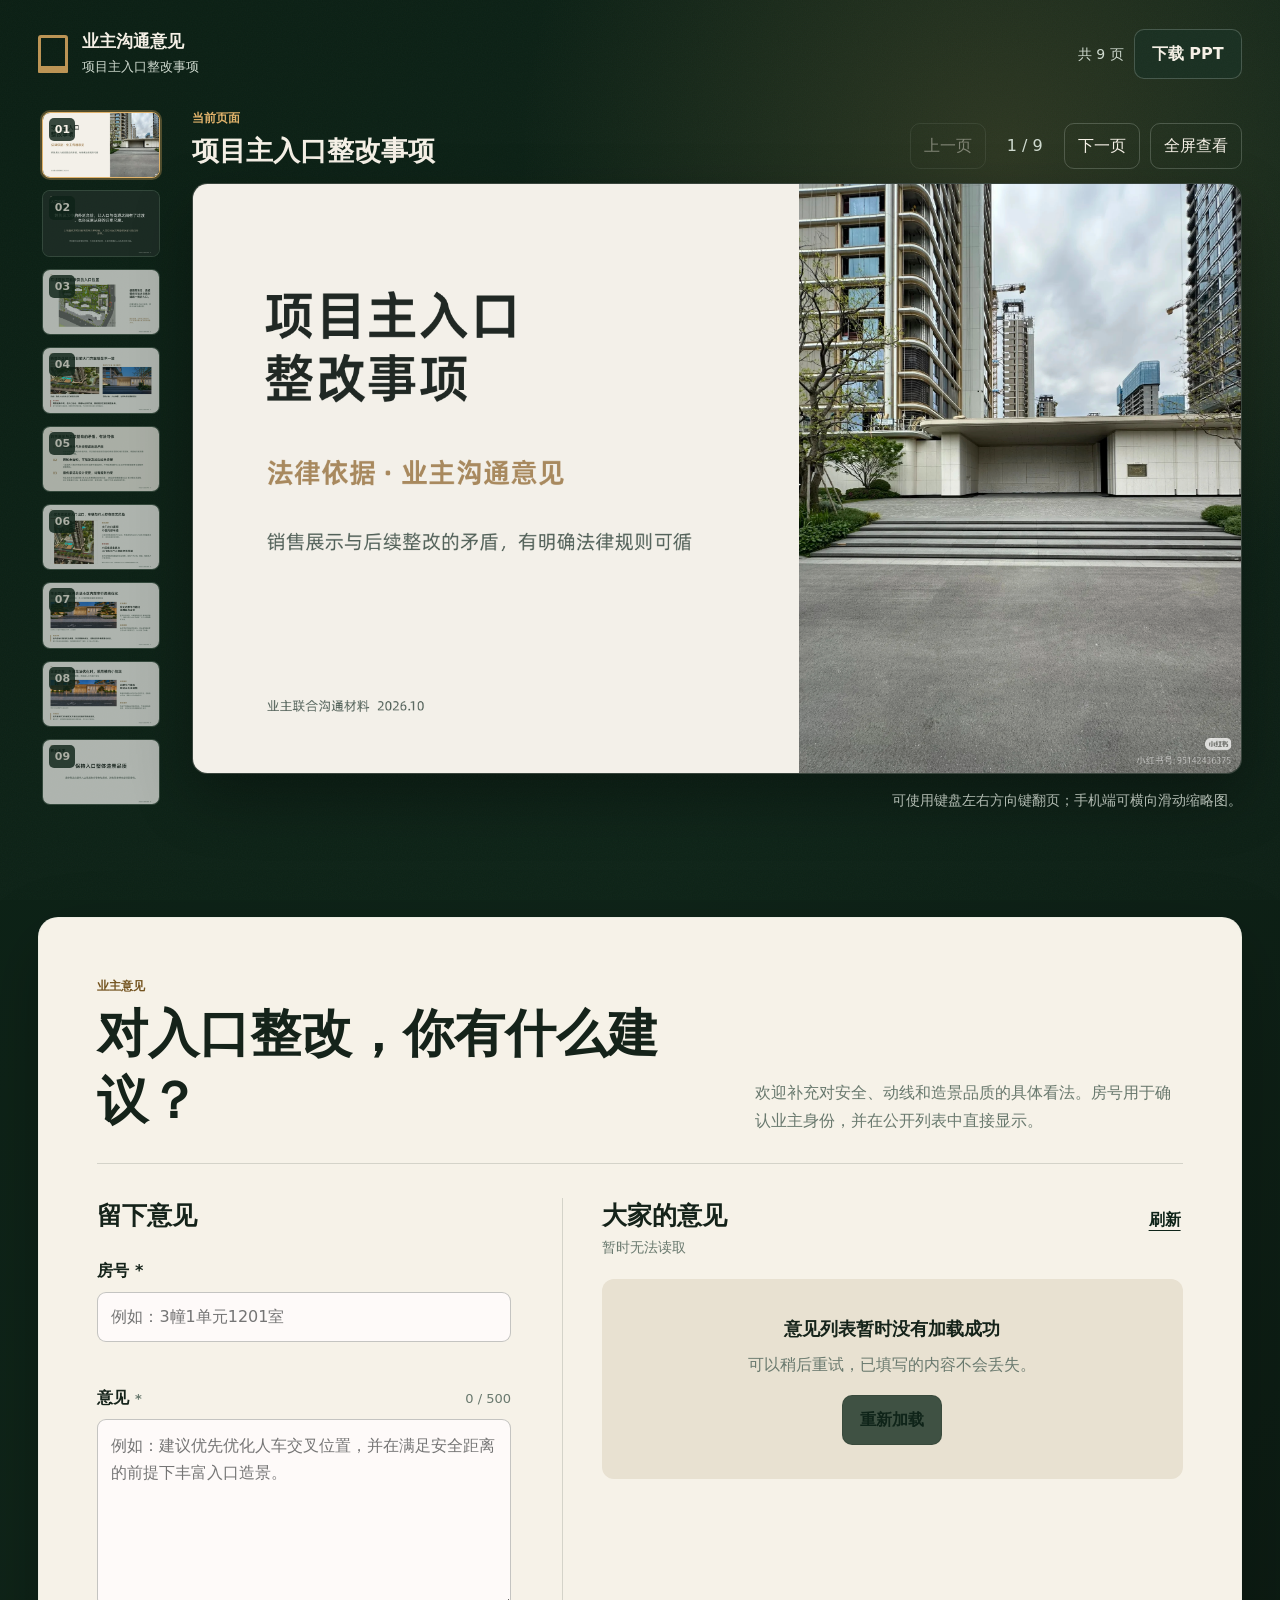
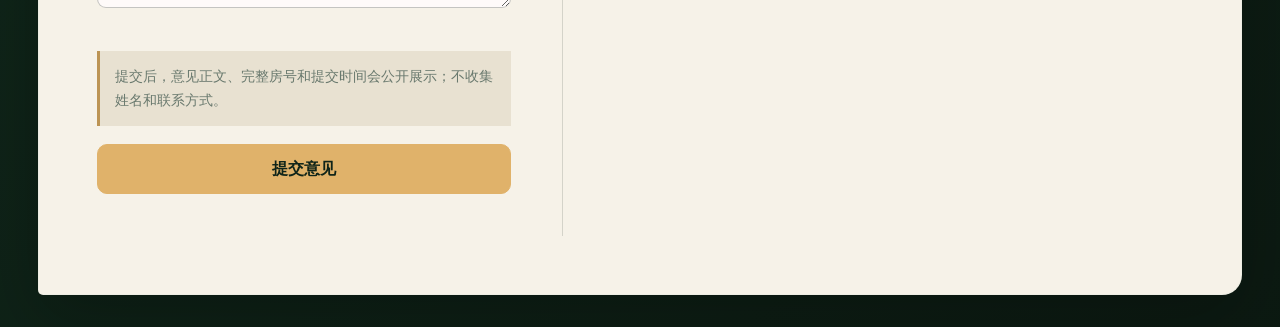
==== commit ee4dc56c: "Show full residence in owner feedback Signed-off-by: JW Design <jwcesign@cloudpilot.ai>" ====
--- a/index.html
+++ b/index.html
@@ -110,7 +110,7 @@
             <span class="eyebrow">业主意见</span>
             <h2 id="opinions-title">对入口整改，你有什么建议？</h2>
           </div>
-          <p>欢迎补充对安全、动线和造景品质的具体看法。房号用于确认业主身份，公开列表仅显示脱敏房号。</p>
+          <p>欢迎补充对安全、动线和造景品质的具体看法。房号用于确认业主身份，并在公开列表中直接显示。</p>
         </header>
 
         <div class="opinions-layout">
@@ -154,7 +154,7 @@
                 <input id="opinion-website" name="website" type="text" tabindex="-1" autocomplete="off" />
               </div>
 
-              <p class="privacy-note">提交后，意见正文、脱敏房号和提交时间会公开展示；不收集姓名和联系方式。</p>
+              <p class="privacy-note">提交后，意见正文、完整房号和提交时间会公开展示；不收集姓名和联系方式。</p>
               <button class="button button-primary opinion-submit" id="opinion-submit" type="submit">提交意见</button>
               <div class="form-message" id="opinion-message" role="status" aria-live="polite"></div>
             </form>
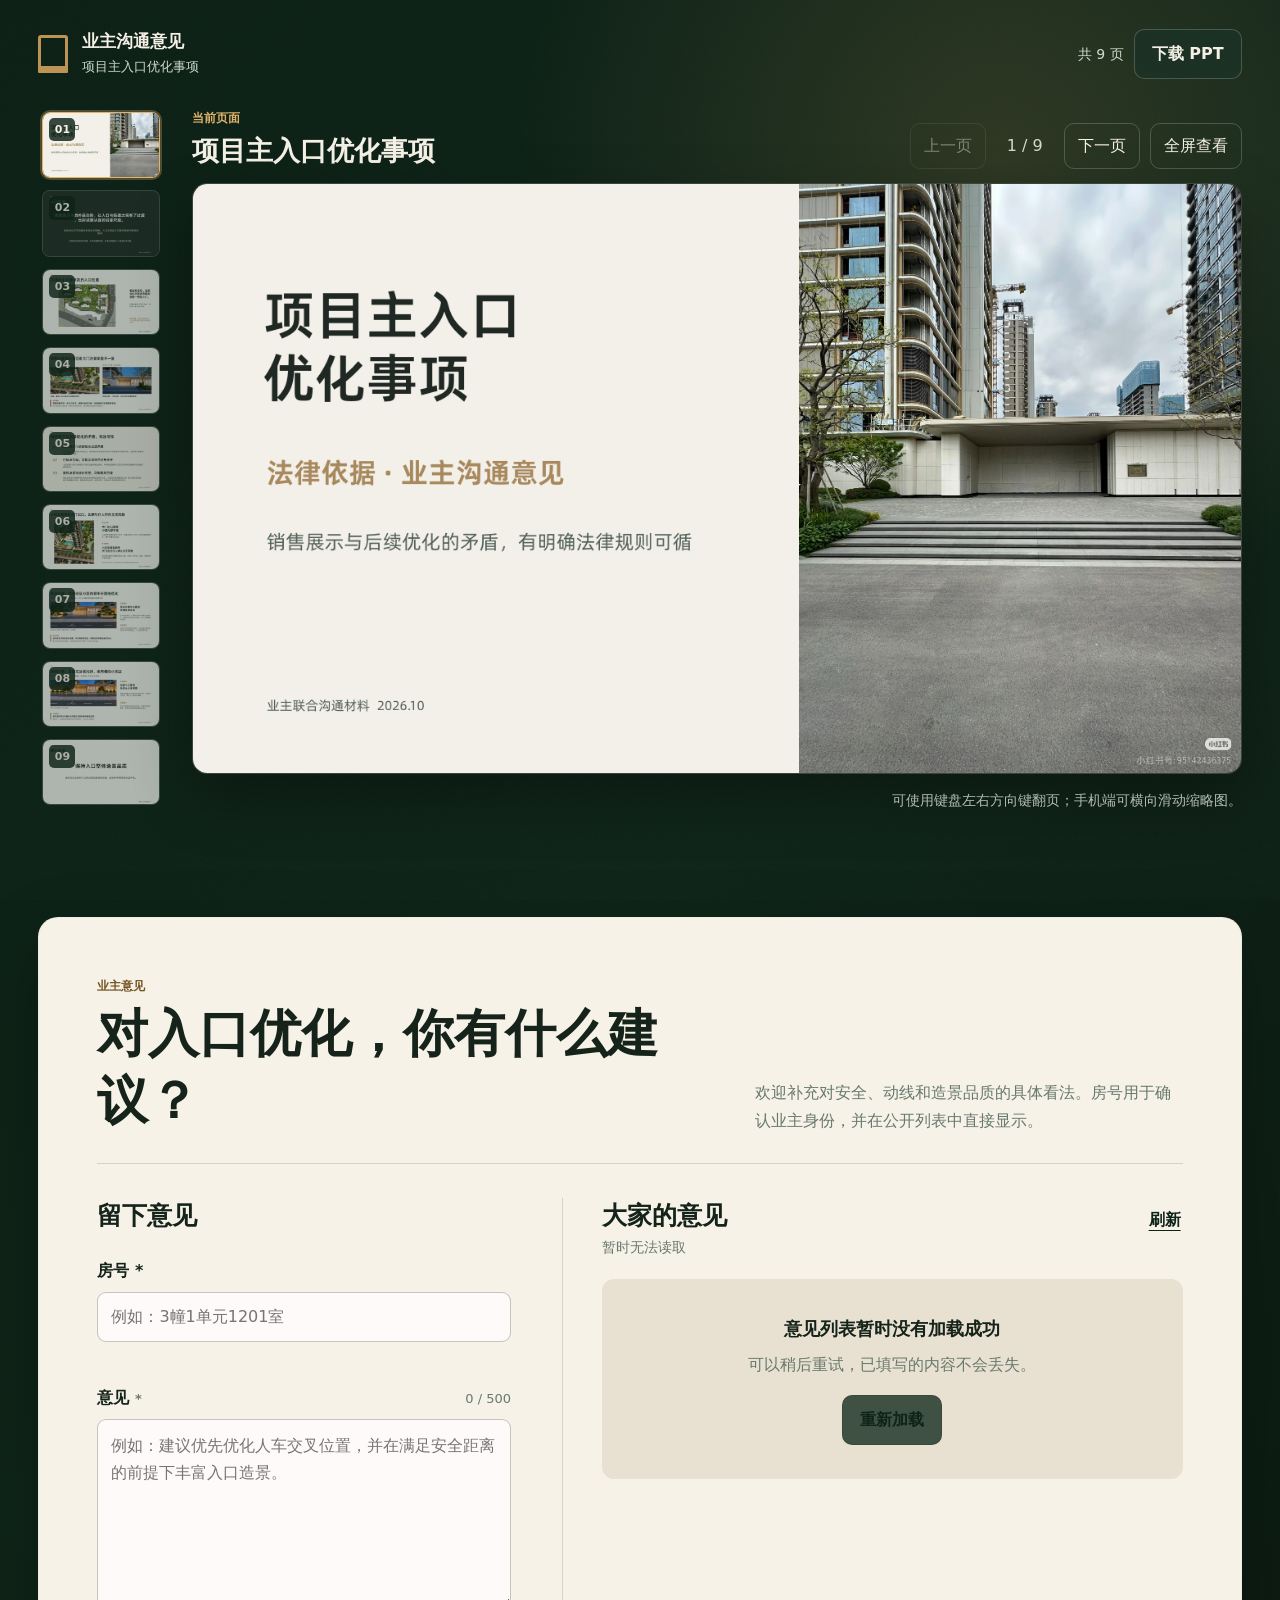
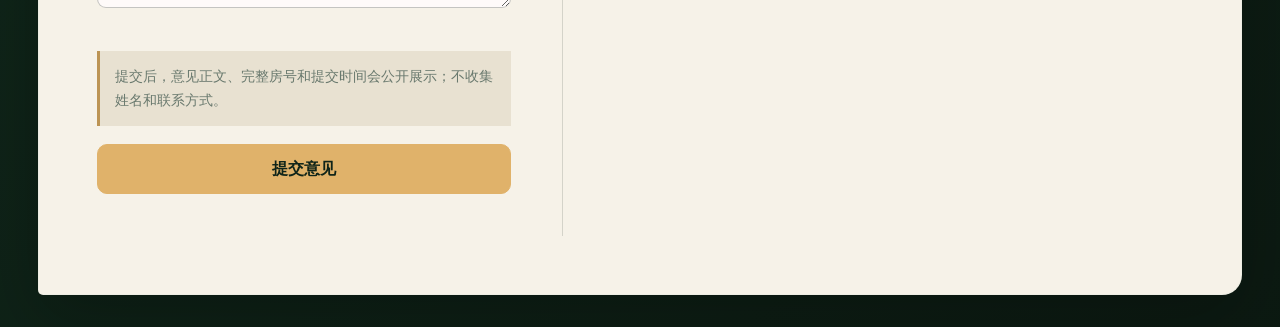
==== commit 5e8bc437: "Use optimization wording throughout materials Signed-off-by: JW Design <jwcesign@cloudpilot.ai>" ====
--- a/index.html
+++ b/index.html
@@ -4,8 +4,8 @@
     <meta charset="utf-8" />
     <meta name="viewport" content="width=device-width, initial-scale=1" />
     <meta name="theme-color" content="#16251f" />
-    <meta name="description" content="项目主入口整改事项业主沟通意见，共九页。" />
-    <title>项目主入口整改事项 · 业主沟通意见</title>
+    <meta name="description" content="项目主入口优化事项业主沟通意见，共九页。" />
+    <title>项目主入口优化事项 · 业主沟通意见</title>
     <link rel="icon" type="image/svg+xml" href="data:image/svg+xml,%3Csvg xmlns='http://www.w3.org/2000/svg' viewBox='0 0 64 64'%3E%3Crect width='64' height='64' rx='14' fill='%2316251f'/%3E%3Cpath d='M15 45V20h34v25M22 45V28h20v17' fill='none' stroke='%23c6a36a' stroke-width='5' stroke-linecap='round'/%3E%3C/svg%3E" />
     <link rel="stylesheet" href="assets/site.css" />
     <script src="assets/viewer.js" defer></script>
@@ -15,11 +15,11 @@
     <a class="skip-link" href="#deck-stage">跳到演示内容</a>
     <div class="page-frame">
       <header class="topbar">
-        <div class="identity" aria-label="项目主入口整改事项">
+        <div class="identity" aria-label="项目主入口优化事项">
           <span class="identity-mark" aria-hidden="true"></span>
           <span>
             <strong>业主沟通意见</strong>
-            <small>项目主入口整改事项</small>
+            <small>项目主入口优化事项</small>
           </span>
         </div>
         <div class="topbar-actions">
@@ -50,7 +50,7 @@
           </button>
           <button class="thumbnail" type="button" data-slide="4">
             <span>05</span>
-            <img src="slides/slide-5.png" alt="销售展示与后续整改法律依据缩略图" loading="lazy" />
+            <img src="slides/slide-5.png" alt="销售展示与后续优化法律依据缩略图" loading="lazy" />
           </button>
           <button class="thumbnail" type="button" data-slide="5">
             <span>06</span>
@@ -74,7 +74,7 @@
           <div class="stage-toolbar">
             <div>
               <span class="eyebrow">当前页面</span>
-              <h1 id="slide-title">项目主入口整改事项</h1>
+              <h1 id="slide-title">项目主入口优化事项</h1>
             </div>
             <div class="stage-actions" aria-label="演示控制">
               <button class="icon-button" id="previous-slide" type="button" aria-label="上一页">上一页</button>
@@ -89,7 +89,7 @@
             <img
               id="active-slide"
               src="slides/slide-1.png"
-              alt="第 1 页：项目主入口整改事项封面"
+              alt="第 1 页：项目主入口优化事项封面"
               width="1600"
               height="900"
             />
@@ -108,7 +108,7 @@
         <header class="opinions-heading">
           <div>
             <span class="eyebrow">业主意见</span>
-            <h2 id="opinions-title">对入口整改，你有什么建议？</h2>
+            <h2 id="opinions-title">对入口优化，你有什么建议？</h2>
           </div>
           <p>欢迎补充对安全、动线和造景品质的具体看法。房号用于确认业主身份，并在公开列表中直接显示。</p>
         </header>
